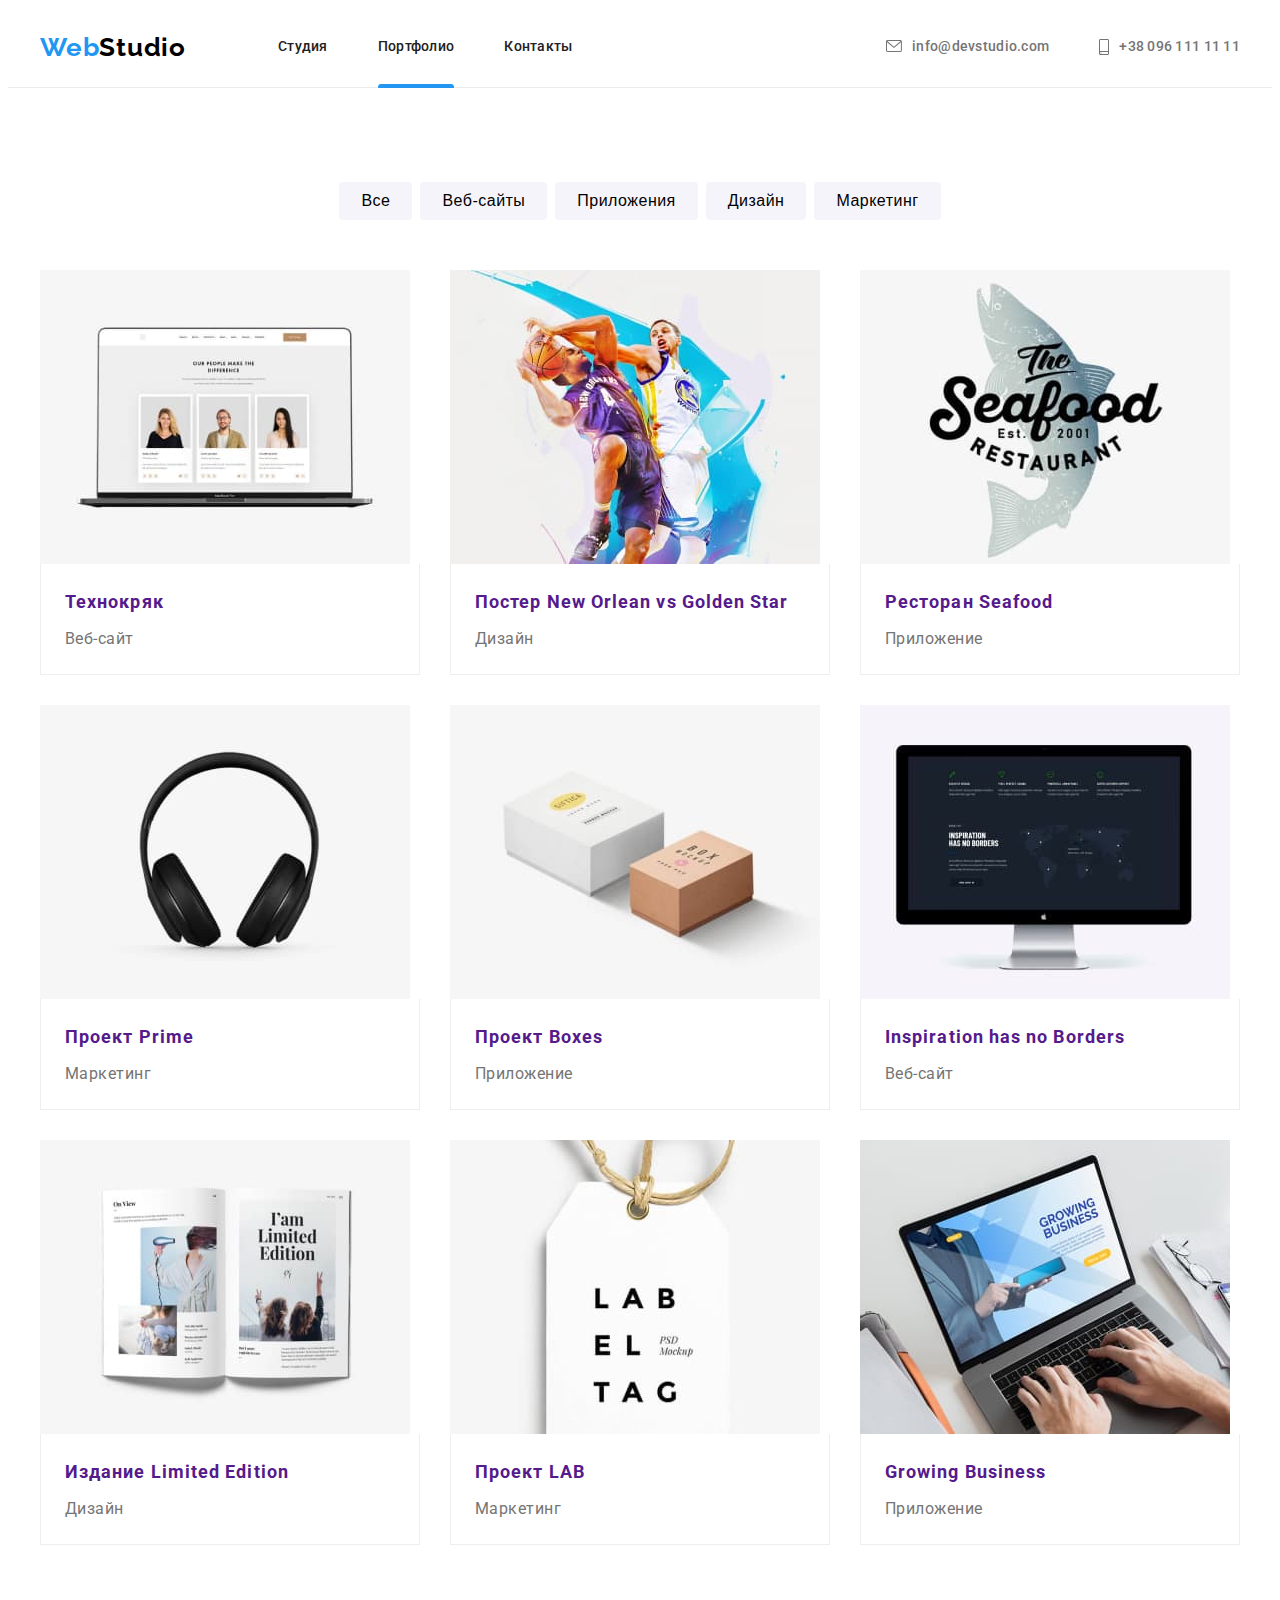
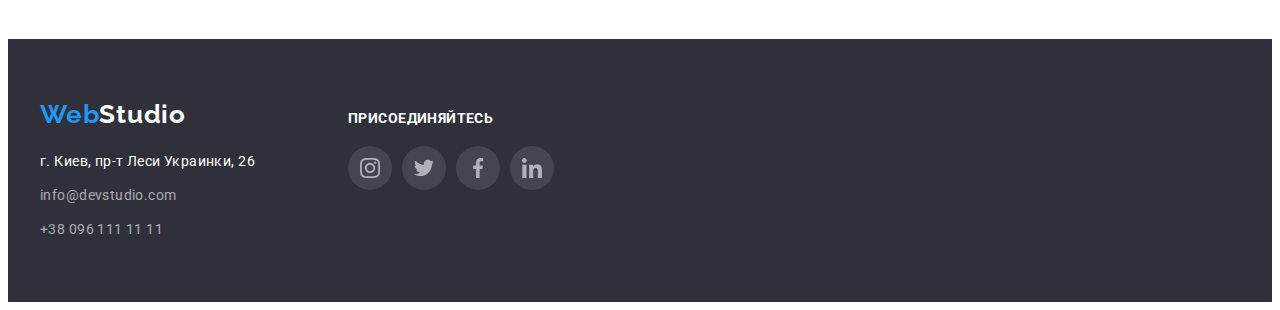
==== portfolio.html @ db064272 "1" ====
<!DOCTYPE html>
<html lang="ru">
<head>
    <meta charset="UTF-8">
    <meta http-equiv="X-UA-Compatible" content="IE=edge">
    <meta name="viewport" content="width=device-width, initial-scale=1.0">
    <title>Document</title>
    <link rel="preconnect" href="https://fonts.googleapis.com">
    <link rel="preconnect" href="https://fonts.gstatic.com" crossorigin>
    <link href="https://fonts.googleapis.com/css2?family=Raleway:wght@700&family=Roboto:wght@400;500;700;900&display=swap"
        rel="stylesheet">
    <link rel="stylesheet" href="https://cdnjs.cloudflare.com/ajax/libs/modern-normalize/1.1.0/modern-normalize.min.css"
        integrity="sha512-wpPYUAdjBVSE4KJnH1VR1HeZfpl1ub8YT/NKx4PuQ5NmX2tKuGu6U/JRp5y+Y8XG2tV+wKQpNHVUX03MfMFn9Q=="
        crossorigin="anonymous" referrerpolicy="no-referrer" />
    <link rel="stylesheet" href="./css/style.css">
</head>
<body>

    <!-- header -->
    <header class="header">
        <div class="container header-container">
            <nav class="navigation">
                <a class="logo-accent link" href="/">Web<span class="logo-header">Studio</span></a>
                <ul class="nav-list list">
                    <li class="nav-list-item">
                        <a class="nav-list-link link" href="index.html">Студия</a>
                    </li>
                    <li class="nav-list-item">
                        <a class="nav-list-link nav-list-active link" href="">Портфолио</a>
                    </li>
                    <li class="nav-list-item">
                        <a class="nav-list-link link" href="">Контакты</a>
                    </li>
                </ul>
            </nav>
            <ul class="contact list">
                <li class="contact-item">
                    <a class="contact-mail-link link" href="mailto:info@devstudio.com">
                        <svg class="icon-envelope" width="16" height="14">
                            <use href="./images/icons.svg#icon-envelope"></use>
                        </svg>info@devstudio.com</a>
                </li>
                <li class="contact-item">
                    <a class="contact-tel-link link" href="tel:+380961111111">
                        <svg class="icon-smartphone" width="10" height="16">
                            <use href="./images/icons.svg#icon-smartphone"></use>
                        </svg>+38 096 111 11 11</a>
                </li>
            </ul>
        </div>
    </header>

    <main>
        <section class="section">
            <div class="container">
                <h1 class="visually-hidden">Портфолио</h1>
                <ul class="filter-list list">
                    <li class="filter-item">
                        <button class="filter-btn" type="button">Все</button>
                    </li>
                    <li class="filter-item">
                        <button class="filter-btn" type="button">Веб-сайты</button>
                    </li>
                    <li class="filter-item">
                        <button class="filter-btn" type="button">Приложения</button>
                    </li>
                    <li class="filter-item">
                        <button class="filter-btn" type="button">Дизайн</button>
                    </li>
                    <li class="filter-item">
                        <button class="filter-btn" type="button">Маркетинг</button>
                    </li>
                </ul>
                <ul class="projects-list list">
                    <li class="projects-item">
                        <a class="projects-link link" href="">
                            <div class="projects-overlay">
                                <img src="./images/site.jpg" alt="Веб-сайт" width="370">
                                <p class="projects-overlay-description">Ресурс предлагает комплексные предложения с разным уровнем функционала и сервисов. Все это позволит посетителю получить
                                исчерпывающие сведения о компании или частном лице.</p>
                            </div>
                            <div class="projects-decor"> 
                                <h2 class="projects-title">Технокряк</h2>
                                <p class="projects-desc">Веб-сайт</p>
                            </div>
                        </a>
                    </li>
                    <li class="projects-item">
                        <a class="projects-link link" href="">
                            <div class="projects-overlay">
                                <img src="./images/basketball.jpg" alt="Баскетбол" width="370">
                                <p class="projects-overlay-description">Ресурс предлагает комплексные предложения с разным уровнем функционала и сервисов. Все это позволит посетителю получить
                                исчерпывающие сведения о компании или частном лице.</p>
                            </div>
                            <div class="projects-decor">
                                <h2 class="projects-title">Постер New Orlean vs Golden Star</h2>
                                <p class="projects-desc">Дизайн</p>
                            </div>
                        </a>
                    </li>
                    <li class="projects-item">
                        <a class="projects-link link" href="">
                            <div class="projects-overlay">
                                <img src="./images/restaurant.jpg" alt="Вывеска ресторана" width="370">
                                <p class="projects-overlay-description">Ресурс предлагает комплексные предложения с разным уровнем функционала и сервисов. Все это позволит посетителю получить
                                исчерпывающие сведения о компании или частном лице.</p>
                            </div>
                            <div class="projects-decor">
                                <h2 class="projects-title">Ресторан Seafood</h2>
                                <p class="projects-desc">Приложение</p>
                            </div>
                        </a>
                    </li>
                    <li class="projects-item">
                        <a class="projects-link link" href="">
                            <div class="projects-overlay">
                                <img src="./images/headphones.jpg" alt="Наушники" width="370">
                                <p class="projects-overlay-description">Ресурс предлагает комплексные предложения с разным уровнем функционала и сервисов. Все это позволит посетителю получить
                                исчерпывающие сведения о компании или частном лице.</p>
                            </div>
                            <div class="projects-decor">
                                <h2 class="projects-title">Проект Prime</h2>
                                <p class="projects-desc">Маркетинг</p>
                            </div>
                        </a>
                    </li>
                    <li class="projects-item">
                        <a class="projects-link link" href="">
                            <div class="projects-overlay">
                                <img src="./images/package.jpg" alt="Коробки" width="370">
                                <p class="projects-overlay-description">Ресурс предлагает комплексные предложения с разным уровнем функционала и сервисов. Все это позволит посетителю получить
                                исчерпывающие сведения о компании или частном лице.</p>
                            </div>
                            <div class="projects-decor">
                                <h2 class="projects-title">Проект Boxes</h2>
                                <p class="projects-desc">Приложение</p>
                            </div>
                        </a>                            
                    </li>
                    <li class="projects-item">
                        <a class="projects-link link" href="">
                            <div class="projects-overlay">
                                <img src="./images/monitor.jpg" alt="Монитор" width="370">
                                <p class="projects-overlay-description">Ресурс предлагает комплексные предложения с разным уровнем функционала и сервисов. Все это позволит посетителю получить
                                исчерпывающие сведения о компании или частном лице.</p>
                            </div>
                            <div class="projects-decor">
                                <h2 class="projects-title">Inspiration has no Borders</h2>
                                <p class="projects-desc">Веб-сайт</p>
                            </div>
                        </a>                            
                    </li>
                    <li class="projects-item">
                        <a class="projects-link link" href="">
                            <div class="projects-overlay">
                                <img src="./images/magazine.jpg" alt="Журнал" width="370">
                                <p class="projects-overlay-description">Ресурс предлагает комплексные предложения с разным уровнем функционала и сервисов. Все это позволит посетителю получить
                                исчерпывающие сведения о компании или частном лице.</p>
                            </div>
                            <div class="projects-decor">
                                <h2 class="projects-title">Издание Limited Edition</h2>
                                <p class="projects-desc">Дизайн</p>
                            </div>
                        </a>                            
                    </li>
                    <li class="projects-item">
                        <a class="projects-link link" href="">
                            <div class="projects-overlay">
                                <img src="./images/label.jpg" alt="Лейбл" width="370">
                                <p class="projects-overlay-description">Ресурс предлагает комплексные предложения с разным уровнем функционала и сервисов. Все это позволит посетителю получить
                                исчерпывающие сведения о компании или частном лице.</p>
                            </div>
                            <div class="projects-decor">
                                <h2 class="projects-title">Проект LAB</h2>
                                <p class="projects-desc">Маркетинг</p>
                            </div>
                        </a>
                    </li>
                    <li class="projects-item">
                        <a class="projects-link link" href="">
                            <div class="projects-overlay">
                                <img src="./images/computer.jpg" alt="Ноутбук" width="370">
                                <p class="projects-overlay-description">Ресурс предлагает комплексные предложения с разным уровнем функционала и сервисов. Все это позволит посетителю получить
                                исчерпывающие сведения о компании или частном лице.</p>
                            </div>
                            <div class="projects-decor">
                                <h2 class="projects-title">Growing Business</h2>
                                <p class="projects-desc">Приложение</p>
                            </div>
                        </a>
                    </li>
                </ul>
            </div>
        </section>
    </main>
    
    <!-- footer -->
    <footer class="footer">
        <div class="footer-container container">
            <div class="foter-section">
                <a class="logo-accent link" href="/">Web<span class="logo-footer">Studio</span></a>
                <address class="address-footer">
                    <ul class="footer-list list">
                        <li class="footer-item">
                            <a class="footer-addresses-link link" href="https://goo.gl/maps/nABEtvLASEamQnYQ8"
                                target="_blank">г. Киев, пр-т Леси Украинки, 26</a>
                        </li>
                        <li class="footer-item">
                            <a class="footer-mail-link link" href="mailto:info@devstudio.com">info@devstudio.com</a>
                        </li>
                        <li class="footer-item">
                            <a class="footer-tel-link link" href="tell:+380961111111">+38 096 111 11 11</a>
                        </li>
                    </ul>
                </address>
            </div>
            <div class="foter-section-link">
                <h3 class="foter-section-title">присоединяйтесь</h3>
                <ul class="social-list list">
                    <li class="social-list-item">
                        <a class="social-list-link footer-icon-link" href="">
                            <svg class="social-list-icon" width="20" height="20">
                                <use href="./images/icons.svg#icon-instagram"></use>
                            </svg>
                        </a>
                    </li>
                    <li class="social-list-item">
                        <a class="social-list-link footer-icon-link" href="">
                            <svg class="social-list-icon" width="20" height="20">
                                <use href="./images/icons.svg#icon-twitter"></use>
                            </svg>
                        </a>
                    </li>
                    <li class="social-list-item">
                        <a class="social-list-link footer-icon-link" href="">
                            <svg class="social-list-icon" width="20" height="20">
                                <use href="./images/icons.svg#icon-facebook"></use>
                            </svg>
                        </a>
                    </li>
                    <li class="social-list-item">
                        <a class="social-list-link footer-icon-link" href="">
                            <svg class="social-list-icon" width="20" height="20">
                                <use href="./images/icons.svg#icon-linkedin"></use>
                            </svg>
                        </a>
                    </li>
                </ul>
            </div>
        </div>
    </footer>
</body>
</html>
---- css/style.css ----
:root {
  --primery-font-family: "Roboto", sans-serif;
  --secondary-font-family: "Raleway", sans-serif;
  --primery-text-color-dark: #212121;
  --secondary-text-color-medium: #757575;
  --tertiary-text-color-lite: #ffffff;
  --tertiary-text-color-lite-transparency: rgba(255, 255, 255, 0.6);
  --accent-text-color: #2196f3;
  --background-hero: #c4c4c4;
  --background-active-btn-hero: #188ce8;
  --background-btn-lite: #f5f4fa;
  --temporary-color: #000000;
  --btn-shadow: rgba(0, 0, 0, 0.25);
  --secondary-background-color: #2f303a;
  --border-color: #eeeeee;
  --border-header-color: #ececec;
  --primery-icon-color: #afb1b8;
}
body {
  font-family: var(--primery-font-family);
  color: var(--primery-text-color-dark);
}
h1,
h2,
h3,
h4,
h5,
h6,
p {
  margin-top: 0;
  margin-bottom: 0;
}

ul,
ol {
  margin-top: 0;
  margin-bottom: 0;
  padding-left: 0;
}

img {
  display: block;
  max-width: 100%;
  height: auto;
}
.visually-hidden {
  position: absolute;
  width: 1px;
  height: 1px;
  margin: -1px;
  border: 0;
  padding: 0;
  white-space: nowrap;
  clip-path: inset(100%);
  clip: rect(0 0 0 0);
  overflow: hidden;
}

.list {
  list-style: none;
}

.link {
  text-decoration: none;
  /* transition: color 250ms cubic-bezier(0.4, 0, 0.2, 1), 
  background-color 250ms cubic-bezier(0.4, 0, 0.2, 1),
  fill 250ms cubic-bezier(0.4, 0, 0.2, 1),
  border 250ms cubic-bezier(0.4, 0, 0.2, 1) */
  ;
}

.link:hover,
.link:focus {
  color: var(--accent-text-color);
}

.container {
  width: 1200px;
  margin-left: auto;
  margin-right: auto;
  padding-left: 15px;
  padding-right: 15px;
}
/*======== header ========*/
.header {
  border-bottom: 1px solid var(--border-header-color);
  padding-top: 24px;
  padding-bottom: 24px;
  font-weight: 500;
  font-size: 14px;
  line-height: 1.14;
  letter-spacing: 0.02em;
}
.header-container {
  display: flex;
  justify-content: space-between;
}
.navigation {
  display: flex;
}
.logo-accent {
  font-family: var(--secondary-font-family);
  font-weight: 700;
  font-size: 26px;
  line-height: 1.19;
  letter-spacing: 0.03em;
  color: var(--accent-text-color);
  margin-right: 92px;
}
.logo-header {
  color: var(--temporary-color);
}
.nav-list {
  display: flex;
  align-items: center;

}
.nav-list-item:not(:last-child) {
  margin-right: 50px;
}
.contact {
  display: flex;
  align-items: center;
  color: var(--secondary-text-color-medium);
}
.contact-item:not(:last-child) {
  margin-right: 50px;
}

.nav-list-link,
.contact-mail-link,
.contact-tel-link {
  position: relative;
  color: currentColor;
  display: flex;
  transition: color 250ms cubic-bezier(0.4, 0, 0.2, 1);
}
.nav-list-active.nav-list-link::after {
  content: "";
  height: 4px;
  width: 100%;
  background-size: cover;
  background-repeat: no-repeat;
  position: absolute;
  bottom: -33px;
  background-image: url("../images/svg/hover.svg");
}

.icon-envelope {
  margin-right: 10px;
  fill: currentColor;
  align-items: center;
}
.icon-smartphone {
  margin-right: 10px;
  fill: currentColor;
  align-items: center;
}

/*========== hero ===========*/
.hero {
  max-width: 1600px;
  margin-left: auto;
  margin-right: auto;
  background-color: var(--background-hero);
  text-align: center;
  padding-top: 200px;
  padding-bottom: 200px;
  background-image: linear-gradient(
      rgba(47, 48, 58, 0.4),
      rgba(47, 48, 58, 0.4)
    ),
    url(../images/hero.jpg);
  background-repeat: no-repeat;
  background-position: center center;
  background-size: cover;
}
.hero-title {
  font-weight: 900;
  font-size: 44px;
  line-height: 1.36;
  letter-spacing: 0.06em;
  text-transform: uppercase;
  color: var(--tertiary-text-color-lite);
  margin-bottom: 30px;
}
.hero-btn {
  border: transparent;
  border-radius: 4px;
  padding: 10px 32px;
  font-weight: 700;
  font-size: 16px;
  line-height: 1.87;
  letter-spacing: 0.06em;
  cursor: pointer;
  background-color: var(--accent-text-color);
  color: var(--tertiary-text-color-lite);
  filter: drop-shadow(0px 4px 4px var(--btn-shadow));
  transition: background-color 250ms cubic-bezier(0.4, 0, 0.2, 1);
}

.hero-btn:hover,
.hero-btn:focus {
  background-color: var(--background-active-btn-hero);
}
/* ======== MAIN =========== */
.section {
  padding-top: 94px;
  padding-bottom: 94px;
}
/* ======= Наши преимущества ======== */
.advantage-list {
  display: flex;
  margin-left: -30px;
}
.advantage-list-item {
  flex-basis: calc((100%-120px) / 4);
  margin-left: 30px;
}
.advantage-title {
  font-size: 14px;
  line-height: 1.14;
  letter-spacing: 0.03em;
  text-transform: uppercase;
  margin-bottom: 10px;
}
.advantage-text {
  font-size: 14px;
  line-height: 1.71;
  letter-spacing: 0.03em;
  color: var(--secondary-text-color-medium);
}

.icon-advantage {
  display: flex;
  justify-content: center;
  align-items: center;
  width: 270px;
  height: 120px;
  margin-bottom: 30px;
  background-color: #f5f4fa;
  border-radius: 4px;
}

.our-work,
.our-team,
.clients {
  font-size: 36px;
  line-height: 1.17;
  letter-spacing: 0.03em;
  text-align: center;
  margin-bottom: 50px;
}

/* ========= Чем мы занимаемся ========== */
.our-work-section {
  padding-top: 0px;
}
.our-work-list {
  display: flex;
  justify-content: space-between;
  margin-left: -30px;
}
.our-work-item {
  position: relative;
  flex-basis: calc((100% - 90px) / 3);
  margin-left: 30px;
}
.our-work-label {
  position: absolute;
  display: flex;
  bottom: 0px;
  width: 100%;
  height: 70px;
  font-size: 14px;
  line-height: 1.14em;
  letter-spacing: 0.03em;
  text-transform: uppercase;
  justify-content: center;
  align-items: center;
  color: var(--tertiary-text-color-lite);
  background: rgba(47, 48, 58, 0.8);
}

/* ===== Наша команда ====== */
.our-team-section {
  background-color: var(--background-btn-lite);
}
.our-team-list {
  display: flex;
  flex-wrap: wrap;
  margin-left: -30px;
}
.our-team-item {
  flex-basis: calc((100% - 120px) / 4);
  margin-left: 30px;
  box-shadow: 0px 1px 3px rgba(0, 0, 0, 0.12), 0px 1px 1px rgba(0, 0, 0, 0.14),
    0px 2px 1px rgba(0, 0, 0, 0.2);
  border-radius: 0px 0px 4px 4px;
  background-color: var(--tertiary-text-color-lite);
}
.our-team-person {
  padding-top: 30px;
  padding-bottom: 30px;
  text-align: center;
}
.our-team-name {
  margin-bottom: 10px;
  font-weight: 500;
  font-size: 16px;
  line-height: 1.19;
  letter-spacing: 0.03em;
}
.our-team-profession {
  font-size: 16px;
  line-height: 1.19;
  letter-spacing: 0.03em;
  color: var(--secondary-text-color-medium);
  margin-bottom: 16px;
}
.social-list {
  display: flex;
  justify-content: center;
}
.social-list-link {
  display: flex;
  justify-content: center;
  align-items: center;
  width: 44px;
  height: 44px;
  border-radius: 50%;
  fill: var(--primery-icon-color);
  transition: background-color 250ms cubic-bezier(0.4, 0, 0.2, 1),
  fill 250ms cubic-bezier(0.4, 0, 0.2, 1);
}
.social-list-link:hover,
.social-list-link:focus {
  background-color: var(--accent-text-color);
  fill: var(--tertiary-text-color-lite);
}

.social-list-item:not(:last-child) {
  margin-right: 10px;
}

/* ===== Постоянные клиенты ===== */
.clients-list {
  display: flex;
  justify-content: space-between;
}
.clients-list-link {
  display: flex;
  justify-content: center;
  align-items: center;
  width: 170px;
  height: 92px;
  border: 1px solid var(--primery-icon-color);
  box-sizing: border-box;
  border-radius: 4px;
  fill: var(--primery-icon-color);
  transition: fill 250ms cubic-bezier(0.4, 0, 0.2, 1),
    border 250ms cubic-bezier(0.4, 0, 0.2, 1);
}
.clients-list-link:hover,
.clients-list-link:focus {
  fill: var(--accent-text-color);
  border: 1px solid var(--accent-text-color);
}

/* ===== footer ===== */
.footer-container {
  align-items: baseline;
  display: flex;
}
.footer {
  background-color: var(--secondary-background-color);
  padding-bottom: 60px;
  padding-top: 60px;
}
.foter-section {
  margin-right: 70px;
}
.footer-icon-link {
  background-color: rgba(255, 255, 255, 0.1);
  transition: background-color 250ms cubic-bezier(0.4, 0, 0.2, 1);
}

.logo-footer {
  color: var(--tertiary-text-color-lite);
}
.address-footer {
  margin-top: 20px;
}

.footer-list {
  font-style: normal;
  font-size: 14px;
  line-height: 1.71;
  letter-spacing: 0.03em;
}
.footer-item:not(:last-child) {
  margin-bottom: 10px;
}

.footer-addresses-link {
  color: var(--tertiary-text-color-lite);
  transition: color 250ms cubic-bezier(0.4, 0, 0.2, 1);
}
.footer-mail-link,
.footer-tel-link {
  color: var(--tertiary-text-color-lite-transparency);
  transition: color 250ms cubic-bezier(0.4, 0, 0.2, 1);
}

.foter-section-title {
  text-transform: uppercase;
  font-weight: 700;
  font-size: 14px;
  line-height: 16px;
  letter-spacing: 0.03em;
  color: var(--tertiary-text-color-lite);
  margin-bottom: 20px;
}

/* ====== Портфолио ======= */
.filter-list {
  display: flex;
  justify-content: center;
  margin-bottom: 50px;
}
.filter-item:not(:last-child) {
  margin-right: 8px;
}
.filter-btn {
  border: transparent;
  border-radius: 4px;
  padding: 6px 22px;
  font-weight: 500;
  font-size: 16px;
  line-height: 1.63;
  letter-spacing: 0.03em;
  cursor: pointer;
  background-color: var(--background-btn-lite);
  transition: background-color 250ms cubic-bezier(0.4, 0, 0.2, 1),
  color 250ms cubic-bezier(0.4, 0, 0.2, 1),
  filter 250ms cubic-bezier(0.4, 0, 0.2, 1);
}
.filter-btn:hover,
.filter-btn:focus {
  background-color: var(--background-active-btn-hero);
  color: var(--tertiary-text-color-lite);
  filter: drop-shadow(0px 4px 4px var(--btn-shadow));
}
.projects-list {
  display: flex;
  flex-wrap: wrap;
  margin-left: -30px;
  margin-bottom: -30px;
}
.projects-item {
  flex-basis: calc((100% - 90px) / 3);
  margin-left: 30px;
  margin-bottom: 30px;
}
.projects-link {
  display: block;
  transition: box-shadow 250ms cubic-bezier(0.4, 0, 0.2, 1);
}

.projects-overlay {
  position: relative;
  overflow: hidden;
}
.projects-overlay-description {
  position: absolute;
  display: flex;
  top: 0px;
  left: 0px;
  width: 100%;
  height: 100%;
  align-items: center;
  overflow: auto;
  transform: translateY(100%);
  transition: transform 250ms cubic-bezier(0.4, 0, 0.2, 1);
  padding: 24px ;
  font-size: 18px;
  line-height: 1.56em;
  letter-spacing: 0.03em;
  background-color: rgba(33, 150, 243, 0.9);
  color: var(--tertiary-text-color-lite);
}
.projects-link:hover .projects-overlay-description,
.projects-link:focus .projects-overlay-description {
  transform: translateY(0);
}
.projects-decor {
  border: 1px solid var(--border-color);
  border-top: none;
  padding: 20px 24px;
}
.projects-title {
  margin-bottom: 4px;
  font-size: 18px;
  line-height: 2;
  letter-spacing: 0.06em;
}
.projects-desc {
  font-size: 16px;
  line-height: 1.88;
  letter-spacing: 0.03em;
  color: var(--secondary-text-color-medium);
}
.projects-link:hover,
.projects-link:focus {
  box-shadow: 0px 1px 1px rgba(0, 0, 0, 0.12), 0px 4px 4px rgba(0, 0, 0, 0.06),
  1px 4px 6px rgba(0, 0, 0, 0.16);
  color: var(--primery-text-color-dark);
}

/* ====== Модальное окно ======= */
.backdrop {
  position: fixed;
  left: 0;
  top: 0;
  width: 100vw;
  height: 100vh;
  background: rgba(0, 0, 0, 0.2);
  transition: opacity 250ms cubic-bezie+r(0.4, 0, 0.2, 1),
  visibility 250ms cubic-bezier(0.4, 0, 0.2, 1);
}
.backdrop.is-hidden {
  opacity: 0;
  pointer-events: none;
  visibility: hidden;
  
}
.modal {
  position: absolute;
  top: 50%;
  left: 50%;
  transform: translate(-50%, -50%);
  min-width: 528px;
  min-height: 581px;
  border-radius: 4px;
  background-color: var(--tertiary-text-color-lite);
  box-shadow: 0px 4px 4px rgba(0, 0, 0, 0.25);
  
}
.modal-btn-close {
  position: absolute;
  right: 8px;
  top: 8px;
  display: flex;
  justify-content: center;
  align-items: center;
  cursor: pointer;
  width: 30px;
  height: 30px;
  padding: 0;
  border: 1px solid rgba(0, 0, 0, 0.1);
  border-radius: 50%;
  background-color: transparent;
}
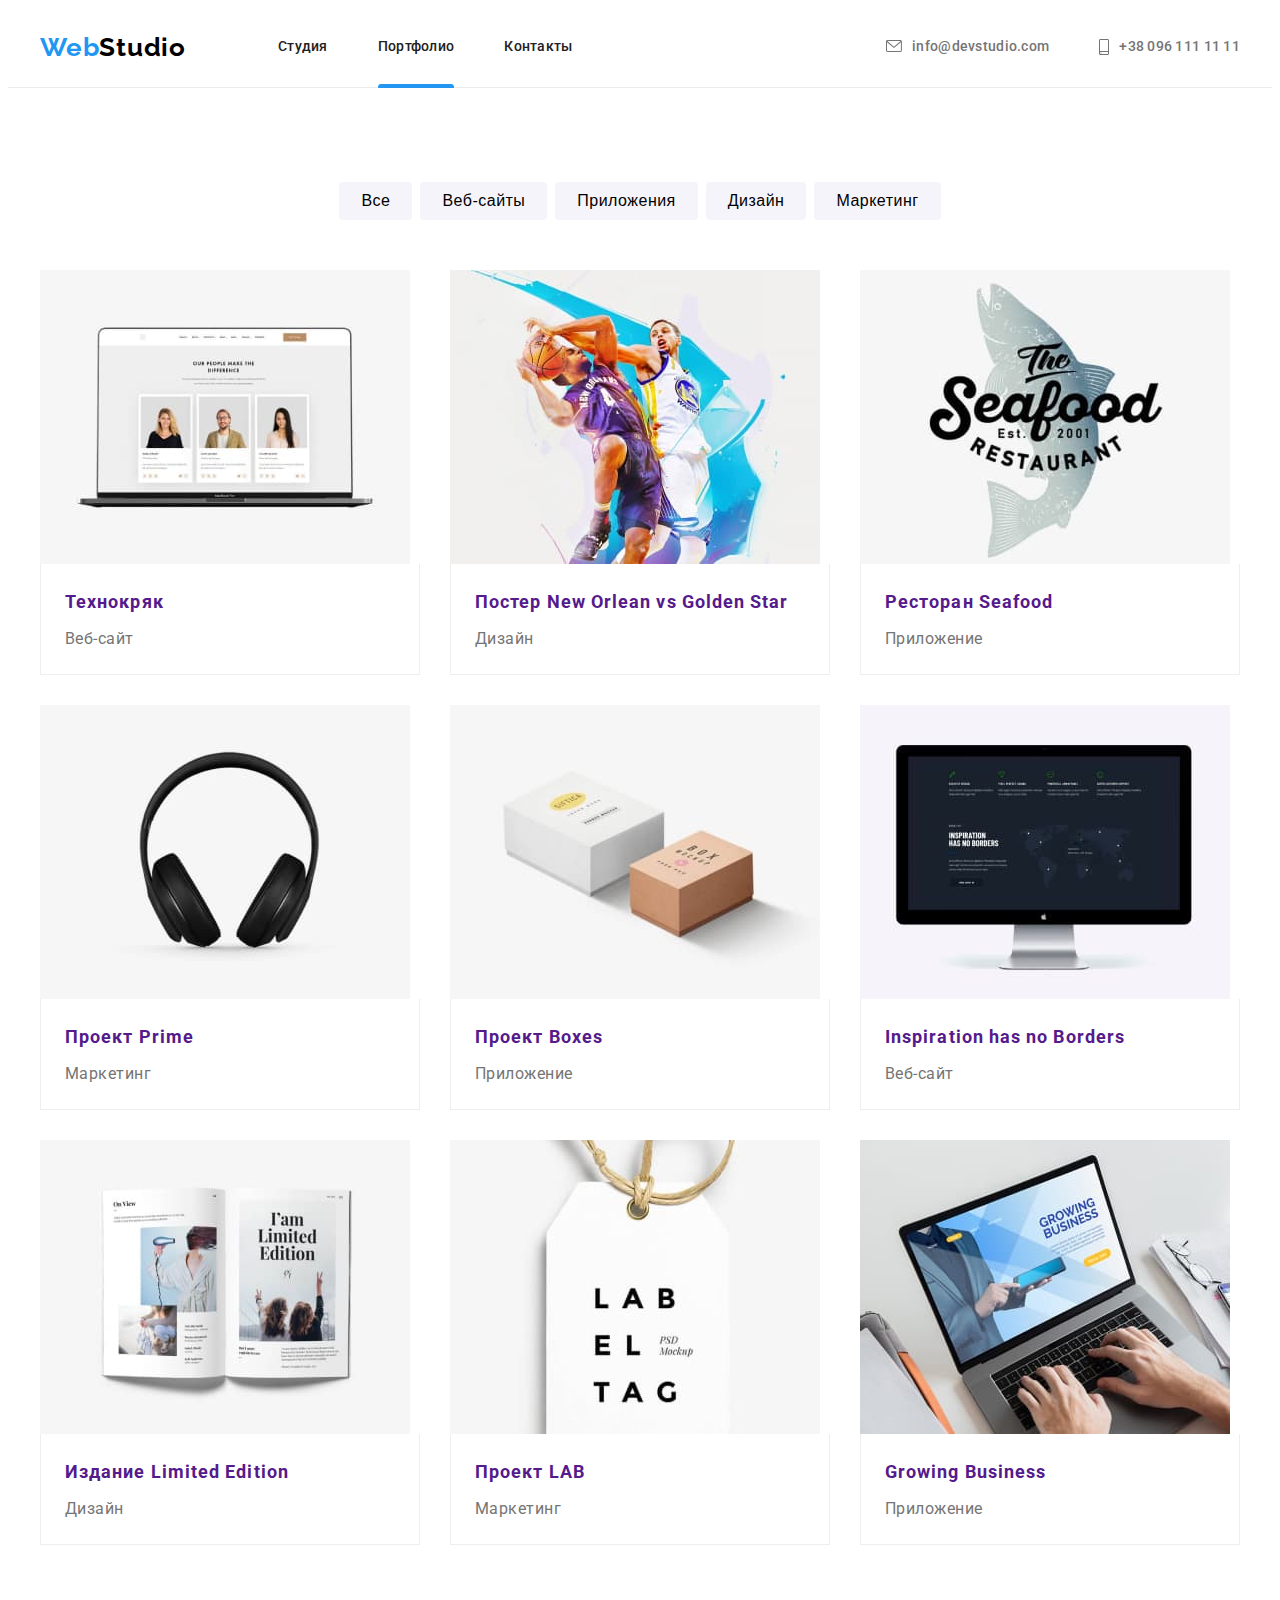
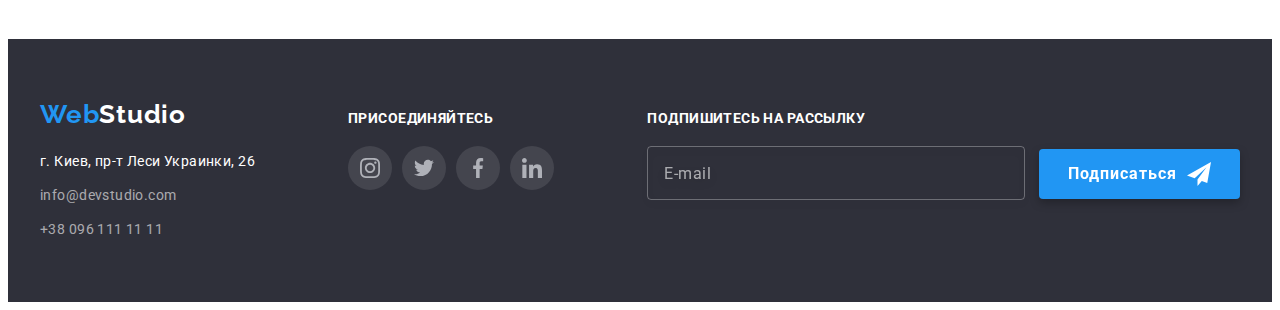
==== commit 248f31cb: "hw6finish" ====
--- a/portfolio.html
+++ b/portfolio.html
@@ -247,6 +247,18 @@
                     </li>
                 </ul>
             </div>
+            <div class="foter-subscription">
+                <h3 class="foter-section-title">Подпишитесь на рассылку</h3>
+                <label class="foter-subscription-field">
+                    <input class="foter-subscription-input" type="mail" placeholder="E-mail">
+                </label>
+                <button type="submit" class="foter-subscription-btn">
+                    Подписаться
+                    <svg class="foter-subscription-icon" width="24" height="24">
+                        <use href="./images/icons.svg#icon-icon-send"></use>
+                    </svg>
+                </button>
+            </div>
         </div>
     </footer>
 </body>
--- a/css/style.css
+++ b/css/style.css
@@ -62,11 +62,6 @@
 
 .link {
   text-decoration: none;
-  /* transition: color 250ms cubic-bezier(0.4, 0, 0.2, 1), 
-  background-color 250ms cubic-bezier(0.4, 0, 0.2, 1),
-  fill 250ms cubic-bezier(0.4, 0, 0.2, 1),
-  border 250ms cubic-bezier(0.4, 0, 0.2, 1) */
-  ;
 }
 
 .link:hover,
@@ -421,6 +416,56 @@
   color: var(--tertiary-text-color-lite);
   margin-bottom: 20px;
 }
+.foter-subscription{
+  margin-left: auto;
+}
+.foter-subscription-input{
+  width: 358px;
+  height: 50px;
+  padding-left: 16px;
+  margin-right: 10px;
+  border: 1px solid rgba(255, 255, 255, 0.3);
+  filter: drop-shadow(0px 4px 4px rgba(0, 0, 0, 0.15));
+  border-radius: 4px;
+  background-color: transparent;
+  font-family: var(--primery-font-family);
+  font-size: 16px;
+  line-height: 1.25em;
+  letter-spacing: 0.03em;
+  color: rgba(255, 255, 255, 0.6);
+}
+.foter-subscription-input::placeholder{
+  font-size: 16px;
+  line-height: 1.25em;
+  letter-spacing: 0.03em;
+  color: rgba(255, 255, 255, 0.6);
+}
+.foter-subscription-btn{
+  display: inline-flex;
+  align-items: center;
+  border: transparent;
+  font-family: var(--primery-font-family);
+  border-radius: 4px;
+  padding: 10px 29px;
+  font-weight: 700;
+  font-size: 16px;
+  line-height: 1.87;
+  letter-spacing: 0.06em;
+  cursor: pointer;
+  background-color: var(--accent-text-color);
+  color: var(--tertiary-text-color-lite);
+  filter: drop-shadow(0px 4px 4px var(--btn-shadow));
+  transition: background-color 250ms cubic-bezier(0.4, 0, 0.2, 1);
+}
+.foter-subscription-icon{
+  fill: currentColor;
+  margin-left: 10px;
+}
+
+.foter-subscription-btn:hover,
+.foter-subscription-btn:focus {
+  background-color: var(--background-active-btn-hero);
+}
 
 /* ====== Портфолио ======= */
 .filter-list {
@@ -539,8 +584,9 @@
   top: 50%;
   left: 50%;
   transform: translate(-50%, -50%);
-  min-width: 528px;
-  min-height: 581px;
+  width: 528px;
+  height: 581px;
+  padding: 40px;
   border-radius: 4px;
   background-color: var(--tertiary-text-color-lite);
   box-shadow: 0px 4px 4px rgba(0, 0, 0, 0.25);
@@ -561,3 +607,138 @@
   border-radius: 50%;
   background-color: transparent;
 }
+.modal-btn-close .icon-close {
+  transition: fill 250ms cubic-bezier(0.4, 0, 0.2, 1);
+}
+.modal-btn-close:hover .icon-close,
+.modal-btn-close:focus .icon-close {
+  fill: var(--accent-text-color);
+}
+.modal-btn-close:focus{
+  outline: none;
+}
+.contact-form-appeal{
+  margin-bottom: 12px;
+  font-weight: 700;
+  font-size: 20px;
+  line-height: 1,15em;
+  text-align: center;
+  letter-spacing: 0.03em;
+  color: var(--primery-text-color-dark);
+}
+
+.contact-form-field{
+  display: block;
+  margin-bottom: 10px;
+
+}
+.contact-form-item{
+  font-size: 12px;
+  line-height: 1.17px;
+  letter-spacing: 0.01em;
+  color: var(--secondary-text-color-medium);
+}
+.contact-form-input{
+  width: 100%;
+  height: 40px;
+  padding-left: 42px;
+  border: 1px solid rgba(33, 33, 33, 0.2);
+  box-sizing: border-box;
+  border-radius: 4px;
+  transition: border-color 250ms cubic-bezier(0.4, 0, 0.2, 1);
+  }
+.contact-form-input:focus {
+  outline: none;
+  border-color: var(--accent-text-color);
+}
+.contact-form-input-wrapper{
+  position: relative;
+  display: block;
+  margin-top: 4px;
+}
+.contact-form-icon{
+  position: absolute;
+  top: 50%;
+  left: 12px;
+  transform: translateY(-50%);
+  transition: fill 250ms cubic-bezier(0.4, 0, 0.2, 1);
+}
+.contact-form-input:focus + .contact-form-icon {
+  fill: var(--accent-text-color);
+}
+.contact-form-comment{
+  width: 100%;
+  height: 120px;
+  padding: 12px 16px;
+  margin-top: 4px;
+  resize: none;
+  border: 1px solid rgba(33, 33, 33, 0.2);
+  box-sizing: border-box;
+  border-radius: 4px;
+  font-size: 14px;
+  line-height: 1.14em;
+  letter-spacing: 0.01em;
+  transition: border-color 250ms cubic-bezier(0.4, 0, 0.2, 1);
+  }
+.contact-form-comment::placeholder{
+  color: rgba(117, 117, 117, 0.5);
+  font-size: 12px;
+  line-height: 1.17em;
+  
+}
+.contact-form-comment:focus{
+  outline: none;
+  border-color: var(--accent-text-color);
+}
+.contact-form-checkbox-wrapper{
+  margin-bottom: 30px;
+}
+.contect-form-checkbox-label{
+  display: flex;
+  align-items: center;
+  font-size: 14px;
+  line-height: 1.71em;
+  letter-spacing: 0.03em;
+  color: #757575;
+}
+.contect-form-checkbox-label::before {
+  display: inline-block;
+  margin-right: 8px;
+  content: "";
+  width: 16px;
+  height: 15px;
+  border-radius: 2px;
+  cursor: pointer;
+  background-position: center;
+  background-repeat: no-repeat;
+  background-image: url("../images/svg/modal-icon-check.svg");
+  transition: background-color 250ms cubic-bezier(0.4, 0, 0.2, 1),
+  background-image 250ms cubic-bezier(0.4, 0, 0.2, 1);
+}
+.contact-form-checkbox:checked + .contect-form-checkbox-label::before {
+  background-color: var(--accent-text-color);
+  background-image: url("../images/svg/modal-check-active.svg");
+  }
+.contact-form-submit-btn{
+  display: block;
+  margin: 0 auto;
+  border: transparent;
+  border-radius: 4px;
+  padding: 10px 56px;
+  font-weight: 700;
+  font-size: 16px;
+  line-height: 1.87;
+  letter-spacing: 0.06em;
+  cursor: pointer;
+  background-color: var(--accent-text-color);
+  color: var(--tertiary-text-color-lite);
+  box-shadow: 0px 4px 4px rgba(0, 0, 0, 0.15);
+  transition: background-color 250ms cubic-bezier(0.4, 0, 0.2, 1);
+}
+  .contact-form-submit-btn:hover,
+  .hcontact-form-submit-btn:focus {
+    background-color: var(--background-active-btn-hero);
+}
+.agreement-conditions-link{
+  color: var(--accent-text-color);
+}